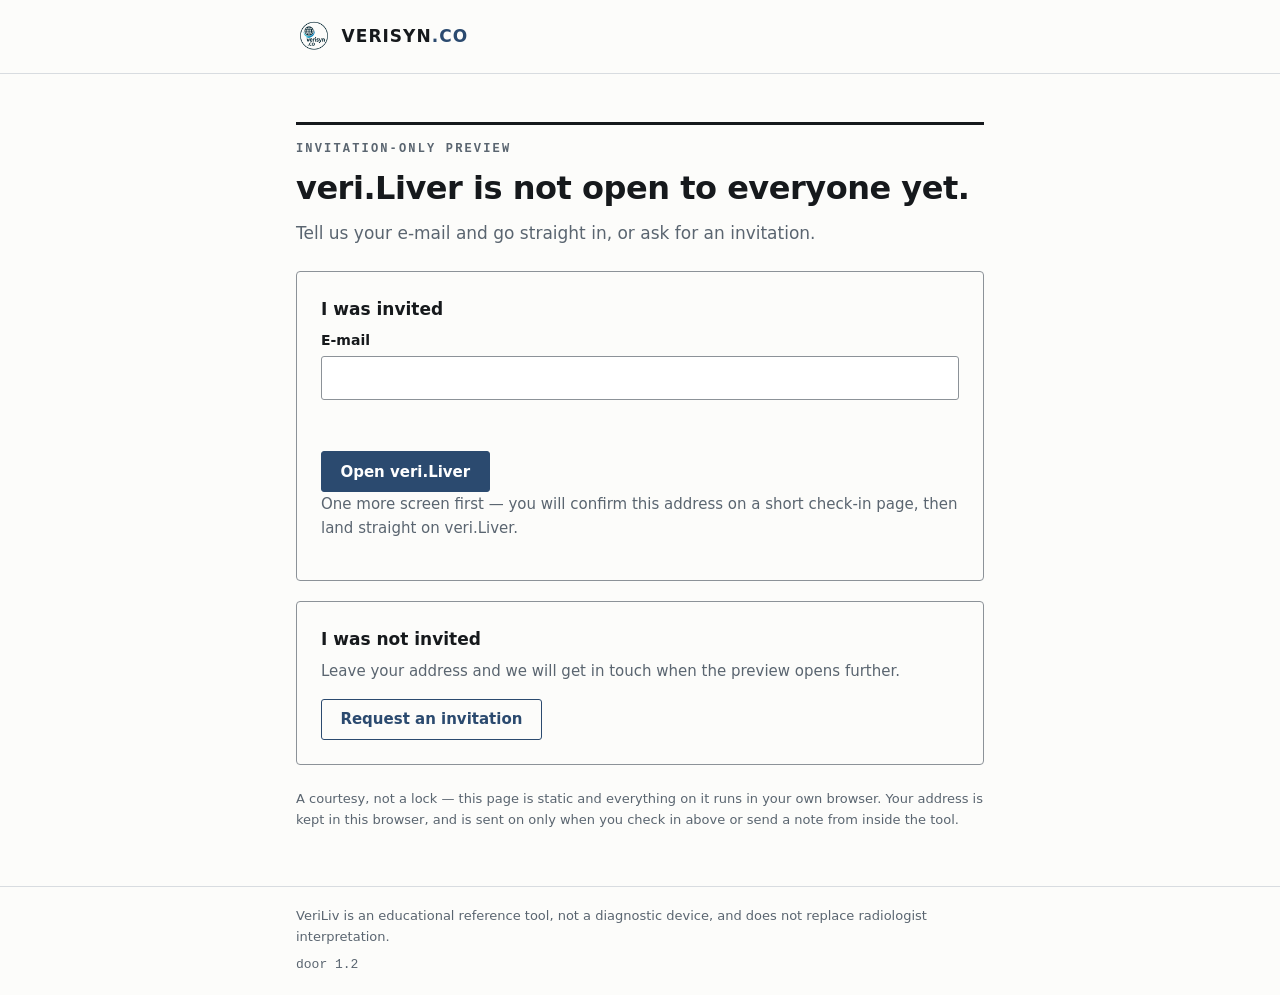
==== access/index.html @ 408f1758 "Sync V2 from veriliv@ba803bb6e283548f48d8ddb0fbcee5f2bea0b373" ====
<!DOCTYPE html>
<html lang="en">
<head>
<meta charset="utf-8">
<meta name="viewport" content="width=device-width, initial-scale=1">
<title>VeriLiv — invitation-only preview</title>
<meta name="robots" content="noindex">
<meta name="description" content="VeriLiv is an invitation-only preview for radiologists.">

<!-- W-165. The door between the public landing page and the report.

     WHAT IT IS: a courtesy screen. It states that the preview is by
     invitation, lets an invited reader give an e-mail once, and points
     everybody else at a request form. The address it records is the same
     record the trial feedback layer already keeps (W-161), under the same
     key, so a reader who came through here is already named when they report
     a defect from a card and the panel never asks them again.

     WHAT IT IS NOT: a lock. The site is static, the check runs in the reader's
     own browser, and the report has its own address. The copy below therefore
     never claims that anybody is kept out; access/tests/access.test.js § G is
     what stops that claim from creeping back in.

     ROUND 3 (2026-09-06): a first-time reader is sent on to a real Tally
     check-in form before the report opens, so the developer gets an actual
     row per new visitor rather than a client-side-only log — see the header
     note in access.js for why, and why prefilling that form was tried and
     dropped. A returning reader skips it and goes straight in.

     No webfont is requested (W-009), no frame is embedded, and the page
     itself issues no network request of any kind — every Tally address on
     this page is a navigation the reader completes, not a request the page
     makes for them. -->

<link rel="icon" href="data:image/svg+xml,%3Csvg%20xmlns='http://www.w3.org/2000/svg'%20viewBox='0%200%2032%2032'%20fill='none'%20stroke='%232b4a6f'%20stroke-width='2'%3E%3Ccircle%20cx='16'%20cy='16'%20r='11'/%3E%3Cellipse%20cx='16'%20cy='16'%20rx='5'%20ry='11'/%3E%3Cline%20x1='5'%20y1='16'%20x2='27'%20y2='16'/%3E%3Cpath%20d='M7.5%209.5%20Q16%2014%2024.5%209.5%20M7.5%2022.5%20Q16%2018%2024.5%2022.5'/%3E%3C/svg%3E">

<style>
  :root {
    color-scheme: light;
    /* Verbatim from the landing page, which took them from
       v2/docs/DESIGN-DIRECTION.md. The door is the same surface. */
    --paper: #FCFCFA;
    --ink: #16191C;
    --ink-2: #5A6570;
    --frame: #8C9298;
    --hair: #D8DCE0;
    --accent: #2b4a6f;
    --sans: "IBM Plex Sans Condensed", "IBM Plex Sans", system-ui, "Segoe UI",
            Roboto, -apple-system, Arial, sans-serif;
    --mono: "IBM Plex Mono", ui-monospace, "Cascadia Mono", Consolas, Menlo, monospace;
  }
  * { box-sizing: border-box; }
  html { -webkit-text-size-adjust: 100%; }
  /* The browser's own [hidden] rule is a plain `display:none`, so ANY display
     declaration of ours outranks it — .btn's `inline-block` kept the withdrawn
     request button on screen even after access.js had hidden it, and only a
     real render showed that. Everything the door hides, it hides through this
     attribute, so the rule is stated once, here, and locked by the suite. */
  [hidden] { display: none !important; }
  body {
    margin: 0;
    min-height: 100vh;
    background: var(--paper);
    color: var(--ink);
    font: 400 16px/1.6 var(--sans);
    display: flex;
    flex-direction: column;
  }

  header { border-bottom: 1px solid var(--hair); }
  header .wrap { display: flex; align-items: center; padding: 1.15rem 1.5rem; }
  .wrap { max-width: 46rem; margin: 0 auto; width: 100%; padding-left: 1.5rem; padding-right: 1.5rem; }
  .lockup { display: flex; align-items: center; gap: .6rem; text-decoration: none; color: inherit; }
  .lockup img { width: 36px; height: 36px; flex: none; }
  .lockup b { font-size: 1.0625rem; font-weight: 700; letter-spacing: .06em; }
  .lockup b span { color: var(--accent); }

  main { flex: 1 0 auto; padding: 3rem 0 3.5rem; }

  .eyebrow {
    margin: 0 0 .9rem;
    font: 600 .75rem/1 var(--mono);
    letter-spacing: .18em;
    text-transform: uppercase;
    color: var(--ink-2);
  }
  .masthead-rule { border-top: 3px solid var(--ink); padding-top: 1.15rem; }
  h1 {
    margin: 0 0 .85rem;
    font-size: 2rem;
    line-height: 1.16;
    font-weight: 700;
    letter-spacing: -.015em;
    text-wrap: balance;
  }
  .lede { margin: 0 0 1.5rem; font-size: 1.0625rem; color: var(--ink-2); }

  .panel {
    border: 1px solid var(--frame);
    border-radius: 4px;
    padding: 1.5rem;
    margin: 0 0 1.25rem;
  }
  .panel h2 {
    margin: 0 0 .35rem;
    font-size: 1.0625rem;
    font-weight: 700;
  }
  .panel p { margin: 0 0 1rem; color: var(--ink-2); font-size: .9375rem; }

  label { display: block; font-weight: 600; font-size: .875rem; margin: 0 0 .3rem; }
  input[type="text"], input[type="email"] {
    width: 100%;
    padding: .6rem .7rem;
    margin: 0 0 .9rem;
    border: 1px solid var(--frame);
    border-radius: 3px;
    background: #fff;
    color: var(--ink);
    font: 400 1rem/1.4 var(--sans);
  }
  input:focus-visible { outline: 2px solid var(--accent); outline-offset: 1px; }

  .btn {
    display: inline-block;
    padding: .65rem 1.15rem;
    border: 1px solid var(--accent);
    border-radius: 3px;
    background: var(--accent);
    color: #fff;
    font: 600 .9375rem/1.2 var(--sans);
    text-decoration: none;
    cursor: pointer;
  }
  .btn.ghost { background: transparent; color: var(--accent); }
  .btn:focus-visible { outline: 2px solid var(--ink); outline-offset: 2px; }

  .who { font-weight: 700; }
  .quiet {
    display: inline-block;
    margin-left: .85rem;
    font-size: .875rem;
    color: var(--ink-2);
    background: none;
    border: 0;
    padding: 0;
    cursor: pointer;
    text-decoration: underline;
  }
  .err { min-height: 1.4em; margin: 0 0 .6rem; color: #8A2B2B; font-size: .875rem; }
  .note { margin: .75rem 0 0; font-size: .875rem; color: var(--ink-2); }

  .fine { margin: 1.5rem 0 0; font-size: .8125rem; color: var(--ink-2); }
  .fine + .fine { margin-top: .6rem; }

  footer { border-top: 1px solid var(--hair); padding: 1.15rem 0; }
  footer .wrap { display: flex; flex-wrap: wrap; gap: .5rem 1.25rem; justify-content: space-between; }
  footer p { margin: 0; font-size: .8125rem; color: var(--ink-2); }
  .stamp { font-family: var(--mono); }

  @media (max-width: 640px) {
    h1 { font-size: 1.625rem; }
    main { padding-top: 2rem; }
  }
</style>
</head>
<body>

<header>
  <div class="wrap">
    <a class="lockup" href="../index.html">
      <img src="../v2/assets/brand-mark.png" alt="" width="36" height="36">
      <b>VERISYN<span>.CO</span></b>
    </a>
  </div>
</header>

<main>
  <div class="wrap">
    <div class="masthead-rule">
      <p class="eyebrow">Invitation-only preview</p>
      <h1>veri.Liver is not open to everyone yet.</h1>
    </div>
    <p class="lede">Tell us your e-mail and go straight in, or ask for an invitation.</p>

    <!-- FIRST VISIT -->
    <section class="panel" id="first-visit">
      <h2>I was invited</h2>
      <form id="identity-form" novalidate>
        <label for="visitor-email">E-mail</label>
        <input type="email" id="visitor-email" name="email" autocomplete="email" maxlength="254">
        <p class="err" id="form-error" role="alert"></p>
        <button class="btn" type="submit">Open veri.Liver</button>
        <p class="note">One more screen first — you will confirm this address on a short
        check-in page, then land straight on veri.Liver.</p>
      </form>
      <noscript>
        <p class="note">This page needs scripts to remember your address. With scripts off
        you can still <a href="../v2/index.html?fb=open">open veri.Liver directly</a> —
        the tool will ask who you are the first time you report something.</p>
      </noscript>
    </section>

    <!-- RETURNING VISITOR -->
    <section class="panel" id="known-visitor" hidden>
      <h2>Welcome back</h2>
      <p>You checked in on this device already, so there is nothing to fill in.</p>
      <p class="who" id="known-who"></p>
      <a class="btn" id="continue-known" href="#">Open veri.Liver</a>
      <button class="quiet" type="button" id="not-you">Not you?</button>
    </section>

    <!-- REQUEST -->
    <section class="panel">
      <h2>I was not invited</h2>
      <p>Leave your address and we will get in touch when the preview opens further.</p>
      <a class="btn ghost" id="request-invite" href="#" target="_blank" rel="noopener">Request an invitation</a>
      <p class="note" id="request-note" hidden>The request form is not open yet. Ask whoever
      told you about VeriLiv to pass your address on.</p>
    </section>

    <p class="fine">A courtesy, not a lock — this page is static and everything on it runs
    in your own browser. Your address is kept in this browser, and is sent on only when you
    check in above or send a note from inside the tool.</p>
  </div>
</main>

<footer>
  <div class="wrap">
    <p>VeriLiv is an educational reference tool, not a diagnostic device, and does not
    replace radiologist interpretation.</p>
    <!-- Filled from ACCESS_VERSION by access.js. -->
    <p class="stamp">door <span id="access-version">—</span></p>
  </div>
</footer>

<script src="access.js"></script>
</body>
</html>
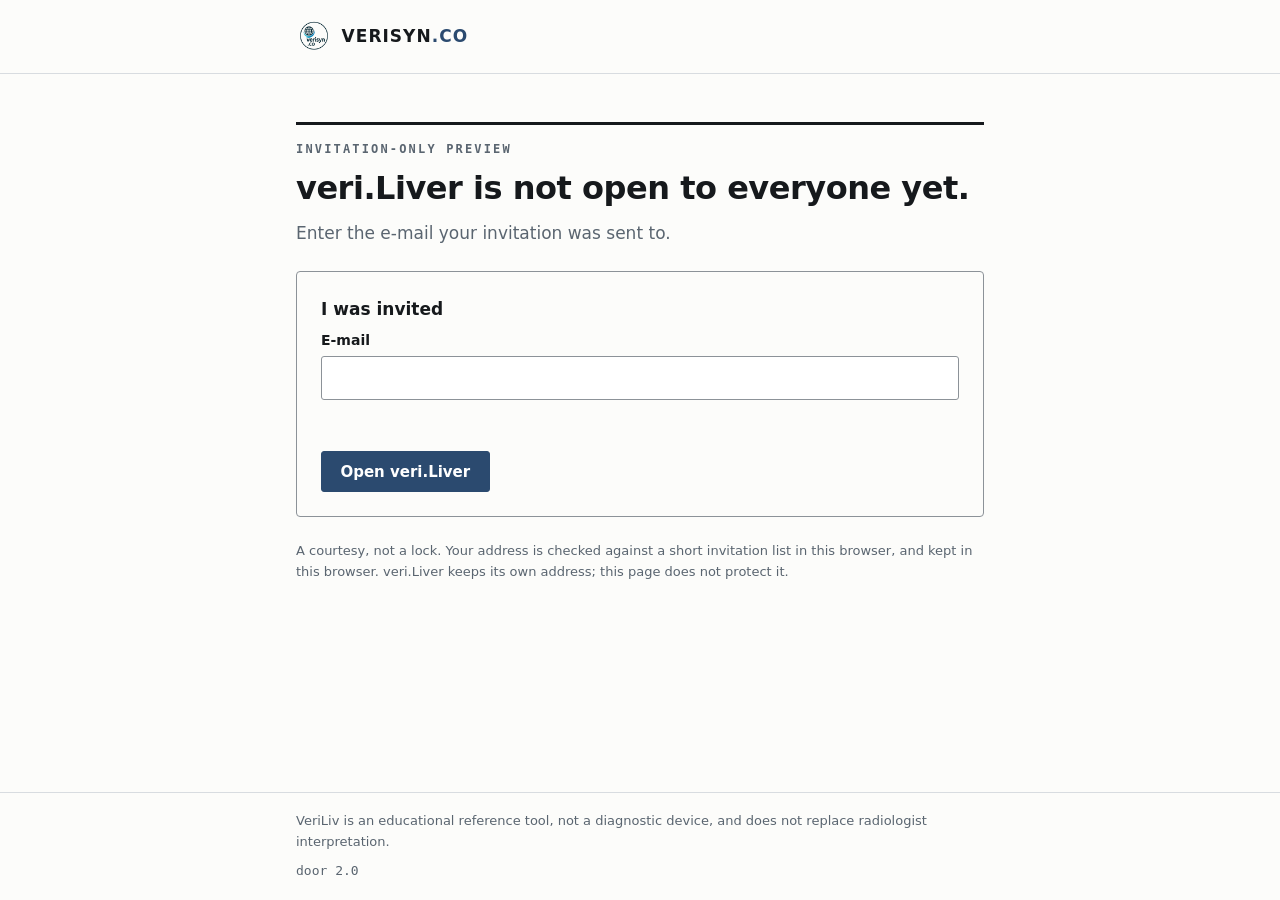
==== commit eb8cba76: "Sync V2 from veriliv@546fb2a3dd0c2fd1d035e86db2b02486229ddaee" ====
--- a/access/index.html
+++ b/access/index.html
@@ -7,30 +7,27 @@
 <meta name="robots" content="noindex">
 <meta name="description" content="VeriLiv is an invitation-only preview for radiologists.">
 
-<!-- W-165. The door between the public landing page and the report.
-
-     WHAT IT IS: a courtesy screen. It states that the preview is by
-     invitation, lets an invited reader give an e-mail once, and points
-     everybody else at a request form. The address it records is the same
-     record the trial feedback layer already keeps (W-161), under the same
-     key, so a reader who came through here is already named when they report
-     a defect from a card and the panel never asks them again.
+<!-- W-165, rebuilt W-166. The door between the public landing page and the report.
+
+     WHAT IT IS: a one-screen courtesy page with a real check on the front. It
+     states that the preview is by invitation, takes the e-mail the invitation
+     was sent to, and continues to the report only when that address is on a
+     short in-page list. The address it records is the same record the trial
+     feedback layer already keeps (W-161), under the same key, so a reader who
+     came through here is already named when they report a defect from a card.
 
      WHAT IT IS NOT: a lock. The site is static, the check runs in the reader's
-     own browser, and the report has its own address. The copy below therefore
-     never claims that anybody is kept out; access/tests/access.test.js § G is
-     what stops that claim from creeping back in.
-
-     ROUND 3 (2026-09-06): a first-time reader is sent on to a real Tally
-     check-in form before the report opens, so the developer gets an actual
-     row per new visitor rather than a client-side-only log — see the header
-     note in access.js for why, and why prefilling that form was tried and
-     dropped. A returning reader skips it and goes straight in.
-
-     No webfont is requested (W-009), no frame is embedded, and the page
-     itself issues no network request of any kind — every Tally address on
-     this page is a navigation the reader completes, not a request the page
-     makes for them. -->
+     own browser, and the report has its own address. So the list gates THIS
+     PAGE, not the report. The copy below never claims otherwise;
+     access/tests/access.test.js section G is what stops that claim creeping
+     back in.
+
+     W-166: the third-party form is gone. No off-site hop, no second e-mail
+     entry, no embedded form. The list holds SHA-256 hashes, not addresses, so
+     the invitee list is never published in clear. The page itself issues no
+     network request of any kind; crypto.subtle is a local digest.
+
+     No webfont is requested (W-009). -->
 
 <link rel="icon" href="data:image/svg+xml,%3Csvg%20xmlns='http://www.w3.org/2000/svg'%20viewBox='0%200%2032%2032'%20fill='none'%20stroke='%232b4a6f'%20stroke-width='2'%3E%3Ccircle%20cx='16'%20cy='16'%20r='11'/%3E%3Cellipse%20cx='16'%20cy='16'%20rx='5'%20ry='11'/%3E%3Cline%20x1='5'%20y1='16'%20x2='27'%20y2='16'/%3E%3Cpath%20d='M7.5%209.5%20Q16%2014%2024.5%209.5%20M7.5%2022.5%20Q16%2018%2024.5%2022.5'/%3E%3C/svg%3E">
 
@@ -52,10 +49,10 @@
   * { box-sizing: border-box; }
   html { -webkit-text-size-adjust: 100%; }
   /* The browser's own [hidden] rule is a plain `display:none`, so ANY display
-     declaration of ours outranks it — .btn's `inline-block` kept the withdrawn
-     request button on screen even after access.js had hidden it, and only a
-     real render showed that. Everything the door hides, it hides through this
-     attribute, so the rule is stated once, here, and locked by the suite. */
+     declaration of ours outranks it — .btn's `inline-block` once kept a
+     withdrawn button on screen after the script had hidden it. Everything the
+     door hides, it hides through this attribute, so the rule is stated once,
+     here, and locked by the suite. */
   [hidden] { display: none !important; }
   body {
     margin: 0;
@@ -109,7 +106,7 @@
   .panel p { margin: 0 0 1rem; color: var(--ink-2); font-size: .9375rem; }
 
   label { display: block; font-weight: 600; font-size: .875rem; margin: 0 0 .3rem; }
-  input[type="text"], input[type="email"] {
+  input[type="email"] {
     width: 100%;
     padding: .6rem .7rem;
     margin: 0 0 .9rem;
@@ -149,6 +146,16 @@
   }
   .err { min-height: 1.4em; margin: 0 0 .6rem; color: #8A2B2B; font-size: .875rem; }
   .note { margin: .75rem 0 0; font-size: .875rem; color: var(--ink-2); }
+  #not-on-list {
+    margin: 1rem 0 0;
+    padding: .9rem 1rem;
+    border: 1px solid var(--frame);
+    border-radius: 3px;
+    background: #fff;
+    font-size: .9375rem;
+  }
+  #not-on-list p { margin: 0 0 .5rem; color: var(--ink); }
+  #not-on-list p:last-child { margin: 0; }
 
   .fine { margin: 1.5rem 0 0; font-size: .8125rem; color: var(--ink-2); }
   .fine + .fine { margin-top: .6rem; }
@@ -181,7 +188,7 @@
       <p class="eyebrow">Invitation-only preview</p>
       <h1>veri.Liver is not open to everyone yet.</h1>
     </div>
-    <p class="lede">Tell us your e-mail and go straight in, or ask for an invitation.</p>
+    <p class="lede">Enter the e-mail your invitation was sent to.</p>
 
     <!-- FIRST VISIT -->
     <section class="panel" id="first-visit">
@@ -191,37 +198,35 @@
         <input type="email" id="visitor-email" name="email" autocomplete="email" maxlength="254">
         <p class="err" id="form-error" role="alert"></p>
         <button class="btn" type="submit">Open veri.Liver</button>
-        <p class="note">One more screen first — you will confirm this address on a short
-        check-in page, then land straight on veri.Liver.</p>
       </form>
+
+      <!-- Shown by access.js only when the address is not on the list. -->
+      <div id="not-on-list" hidden>
+        <p>This address is not on the preview list.</p>
+        <p>If you were told about veri.Liver, write to
+        <a href="mailto:verisyn.co@gmail.com">verisyn.co@gmail.com</a> and we
+        will add you.</p>
+      </div>
+
       <noscript>
-        <p class="note">This page needs scripts to remember your address. With scripts off
-        you can still <a href="../v2/index.html?fb=open">open veri.Liver directly</a> —
-        the tool will ask who you are the first time you report something.</p>
+        <p class="note">This preview needs JavaScript, and it needs to be opened
+        from its web address rather than a local file. Please enable scripts and
+        reload.</p>
       </noscript>
     </section>
 
     <!-- RETURNING VISITOR -->
     <section class="panel" id="known-visitor" hidden>
       <h2>Welcome back</h2>
-      <p>You checked in on this device already, so there is nothing to fill in.</p>
+      <p>You entered on this device already, so there is nothing to fill in.</p>
       <p class="who" id="known-who"></p>
       <a class="btn" id="continue-known" href="#">Open veri.Liver</a>
       <button class="quiet" type="button" id="not-you">Not you?</button>
     </section>
 
-    <!-- REQUEST -->
-    <section class="panel">
-      <h2>I was not invited</h2>
-      <p>Leave your address and we will get in touch when the preview opens further.</p>
-      <a class="btn ghost" id="request-invite" href="#" target="_blank" rel="noopener">Request an invitation</a>
-      <p class="note" id="request-note" hidden>The request form is not open yet. Ask whoever
-      told you about VeriLiv to pass your address on.</p>
-    </section>
-
-    <p class="fine">A courtesy, not a lock — this page is static and everything on it runs
-    in your own browser. Your address is kept in this browser, and is sent on only when you
-    check in above or send a note from inside the tool.</p>
+    <p class="fine">A courtesy, not a lock. Your address is checked against a
+    short invitation list in this browser, and kept in this browser.
+    veri.Liver keeps its own address; this page does not protect it.</p>
   </div>
 </main>
 
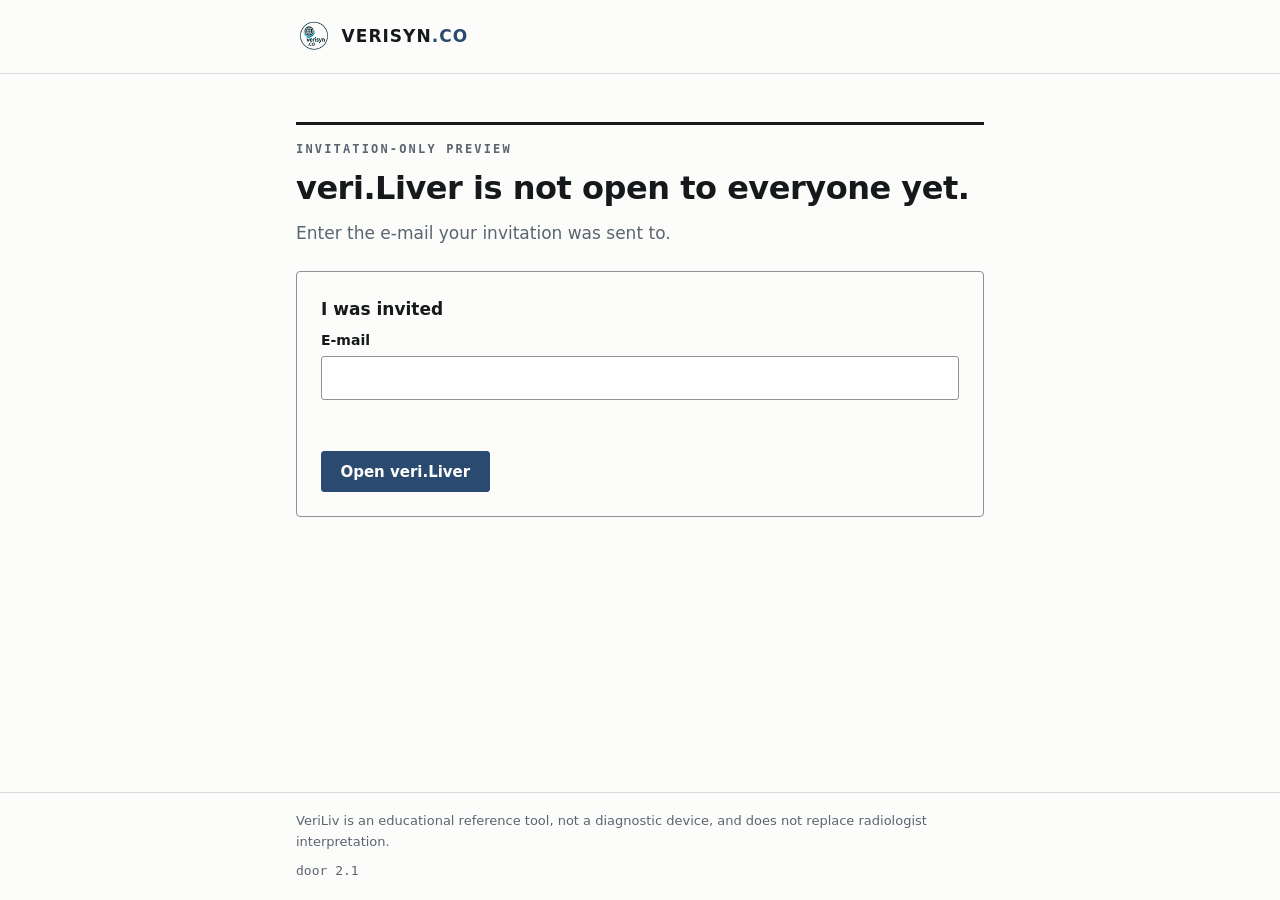
==== commit 07273f2c: "Sync V2 from veriliv@37529ad289ff40165603d8d1855e4c49eacbe6b1" ====
--- a/access/index.html
+++ b/access/index.html
@@ -157,8 +157,6 @@
   #not-on-list p { margin: 0 0 .5rem; color: var(--ink); }
   #not-on-list p:last-child { margin: 0; }
 
-  .fine { margin: 1.5rem 0 0; font-size: .8125rem; color: var(--ink-2); }
-  .fine + .fine { margin-top: .6rem; }
 
   footer { border-top: 1px solid var(--hair); padding: 1.15rem 0; }
   footer .wrap { display: flex; flex-wrap: wrap; gap: .5rem 1.25rem; justify-content: space-between; }
@@ -223,10 +221,6 @@
       <a class="btn" id="continue-known" href="#">Open veri.Liver</a>
       <button class="quiet" type="button" id="not-you">Not you?</button>
     </section>
-
-    <p class="fine">A courtesy, not a lock. Your address is checked against a
-    short invitation list in this browser, and kept in this browser.
-    veri.Liver keeps its own address; this page does not protect it.</p>
   </div>
 </main>
 
